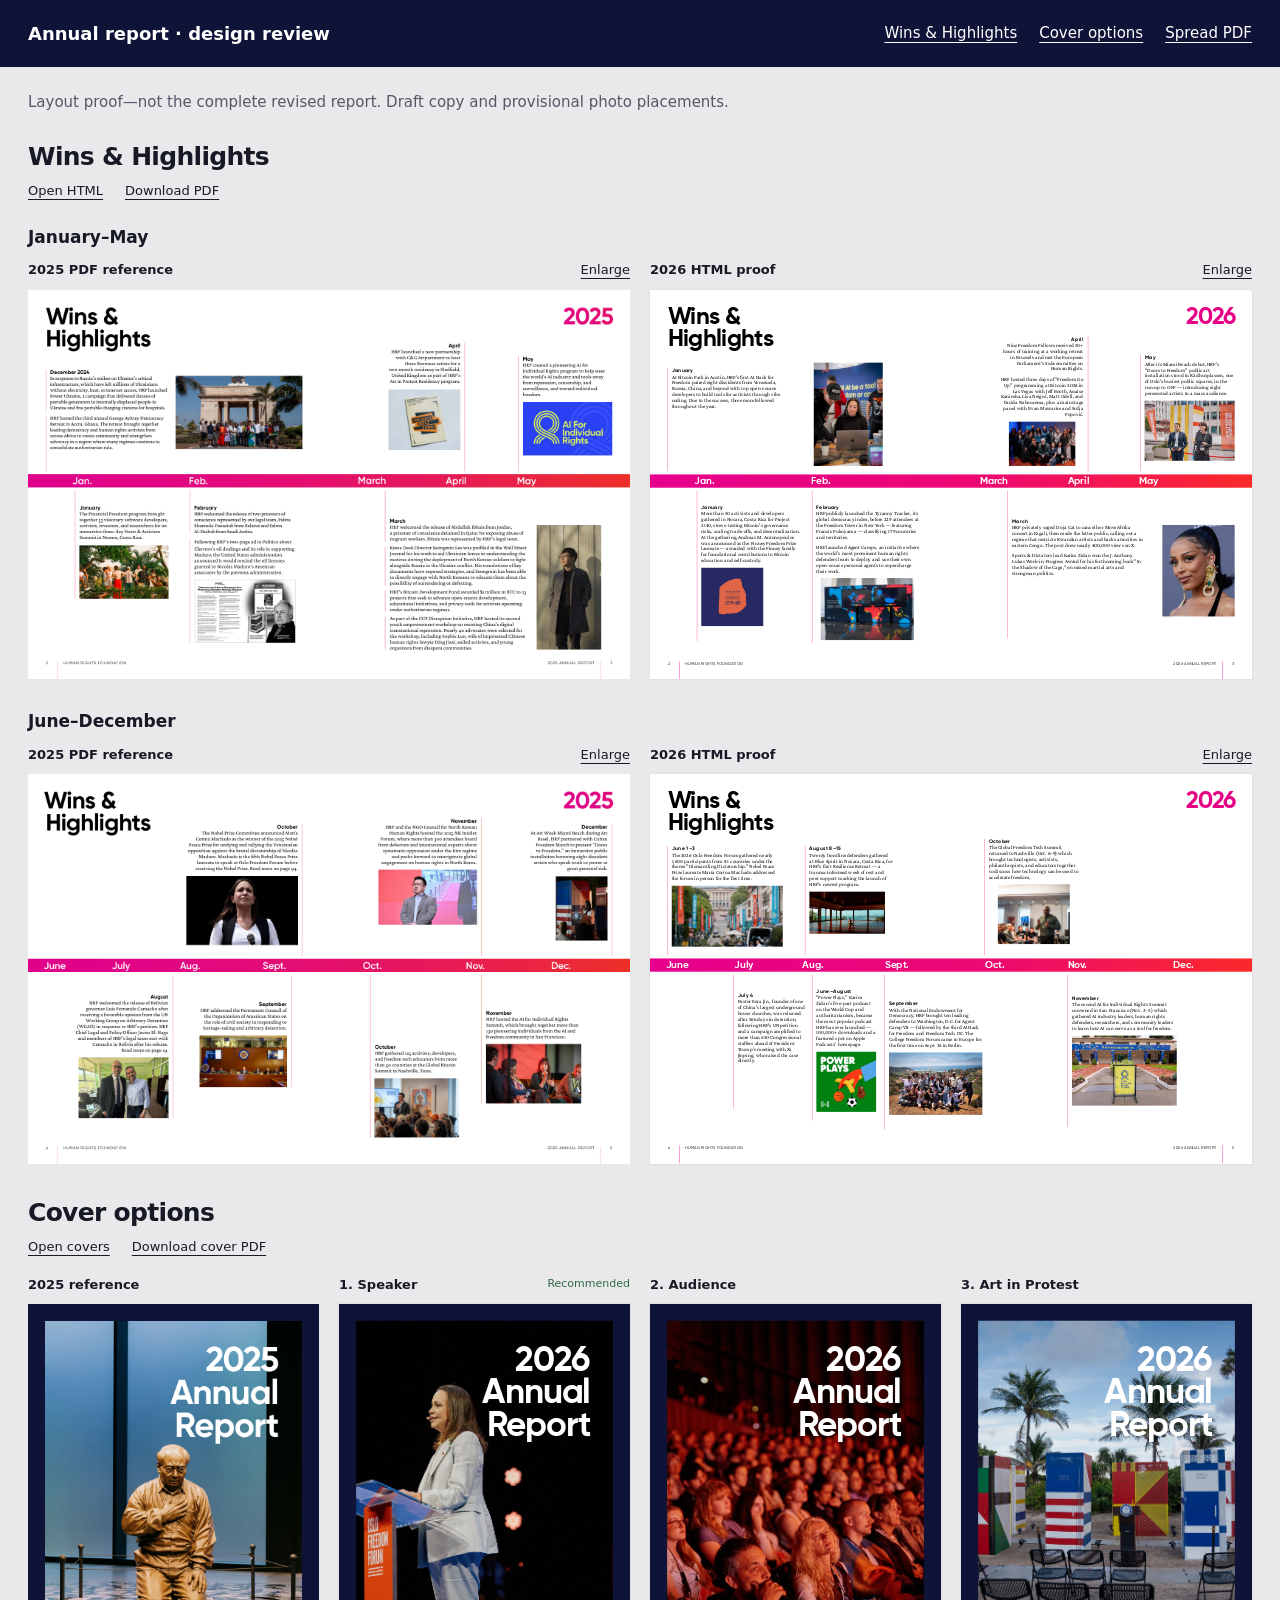
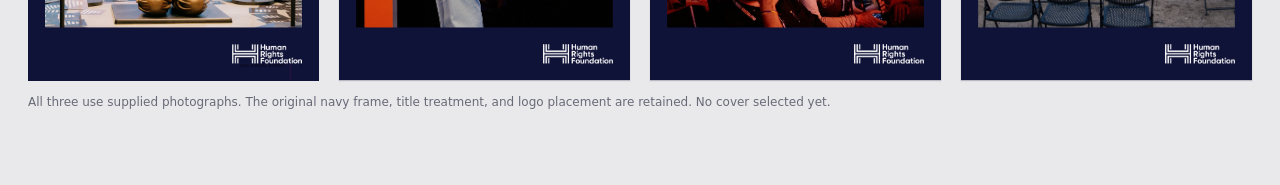
==== index.html @ 0dcc889d "Publish reference-matched timeline proof and cover options" ====
<!doctype html>
<html lang="en"><head><meta charset="utf-8"><meta name="viewport" content="width=device-width,initial-scale=1"><meta name="robots" content="noindex,nofollow"><title>Annual report — design review</title><link rel="icon" href="data:image/svg+xml,%3Csvg xmlns='http://www.w3.org/2000/svg' viewBox='0 0 32 32'%3E%3Crect width='32' height='32' fill='%23101338'/%3E%3C/svg%3E"><style>
*{box-sizing:border-box}body{margin:0;background:#e9e9ec;color:#171925;font:15px/1.5 system-ui,sans-serif}a{color:inherit;text-underline-offset:4px}header{padding:20px 28px;background:#101338;color:white;display:flex;justify-content:space-between;align-items:center;gap:20px}header strong{font-size:18px;font-weight:600}nav{display:flex;gap:22px}main{max-width:1920px;margin:auto;padding:24px 28px 50px}p{margin:0 0 24px;color:#555766}h1{font-size:25px;letter-spacing:-.7px;margin:24px 0 6px}h2{font-size:17px;font-weight:600;margin:24px 0 10px}.comparison{display:grid;grid-template-columns:1fr 1fr;gap:20px;margin-bottom:30px}figure{margin:0;min-width:0}figcaption{display:flex;gap:12px;align-items:center;justify-content:space-between;margin:0 0 10px;font-weight:600;font-size:13px}figcaption a{font-weight:400}.reference{display:block;width:100%;height:auto;background:white}.frame{position:relative;width:100%;aspect-ratio:17/11;overflow:hidden;background:white;box-shadow:0 0 0 1px #0000000a}.frame iframe{border:0;width:1632px;height:1056px;position:absolute;left:0;top:0;transform-origin:0 0;background:white}.covers{display:grid;grid-template-columns:repeat(4,minmax(0,1fr));gap:20px}.covers .frame{aspect-ratio:17/22}.covers .frame iframe{width:816px;height:1056px}.tag{font-size:11px;color:#316944;font-weight:500}.note{margin-top:12px;font-size:12px;color:#686a76}section{scroll-margin-top:20px}.links{display:flex;gap:22px;font-size:13px;margin-bottom:18px}@media(max-width:850px){header{align-items:flex-start;flex-direction:column;padding:18px}main{padding:18px}.comparison{grid-template-columns:1fr}.covers{grid-template-columns:repeat(2,minmax(0,1fr));gap:12px}nav{gap:16px;font-size:13px}}
</style></head><body><header><strong>Annual report · design review</strong><nav><a href="#wins">Wins &amp; Highlights</a><a href="#covers">Cover options</a><a href="timeline.pdf">Spread PDF</a></nav></header><main><p>Layout proof—not the complete revised report. Draft copy and provisional photo placements.</p>
<section id="wins"><h1>Wins &amp; Highlights</h1><div class="links"><a href="timeline.html">Open HTML</a><a href="timeline.pdf">Download PDF</a></div>
<h2>January–May</h2><div class="comparison"><figure><figcaption>2025 PDF reference <a href="assets/reference-3.png" target="_blank" rel="noopener">Enlarge</a></figcaption><img class="reference" src="assets/reference-3.png" alt="Original 2025 Wins and Highlights spread from the supplied PDF"></figure><figure><figcaption>2026 HTML proof <a href="timeline.html?embed=1&amp;page=1" target="_blank" rel="noopener">Enlarge</a></figcaption><div class="frame"><iframe title="Live editable 2026 January–May HTML spread" src="timeline.html?embed=1&amp;page=1" data-width="1632"></iframe></div></figure></div>
<h2>June–December</h2><div class="comparison"><figure><figcaption>2025 PDF reference <a href="assets/reference-4.png" target="_blank" rel="noopener">Enlarge</a></figcaption><img class="reference" src="assets/reference-4.png" alt="Original 2025 second Wins and Highlights spread from the supplied PDF"></figure><figure><figcaption>2026 HTML proof <a href="timeline.html?embed=1&amp;page=2" target="_blank" rel="noopener">Enlarge</a></figcaption><div class="frame"><iframe title="Live editable 2026 June–December HTML spread" src="timeline.html?embed=1&amp;page=2" data-width="1632"></iframe></div></figure></div></section>
<section id="covers"><h1>Cover options</h1><div class="links"><a href="covers.html">Open covers</a><a href="covers.pdf">Download cover PDF</a></div><div class="covers"><figure><figcaption>2025 reference</figcaption><img class="reference" src="assets/reference-1.png" alt="Original 2025 report cover"></figure><figure><figcaption>1. Speaker <span class="tag">Recommended</span></figcaption><div class="frame"><iframe title="Cover option 1: speaker" src="covers.html?embed=1&amp;page=1" data-width="816"></iframe></div></figure><figure><figcaption>2. Audience</figcaption><div class="frame"><iframe title="Cover option 2: audience" src="covers.html?embed=1&amp;page=2" data-width="816"></iframe></div></figure><figure><figcaption>3. Art in Protest</figcaption><div class="frame"><iframe title="Cover option 3: Art in Protest" src="covers.html?embed=1&amp;page=3" data-width="816"></iframe></div></figure></div><p class="note">All three use supplied photographs. The original navy frame, title treatment, and logo placement are retained. No cover selected yet.</p></section>
</main><script>const observer=new ResizeObserver(entries=>{for(const e of entries){const f=e.target.querySelector('iframe');if(f)f.style.transform=`scale(${e.contentRect.width/Number(f.dataset.width)})`}});document.querySelectorAll('.frame').forEach(x=>observer.observe(x));</script></body></html>
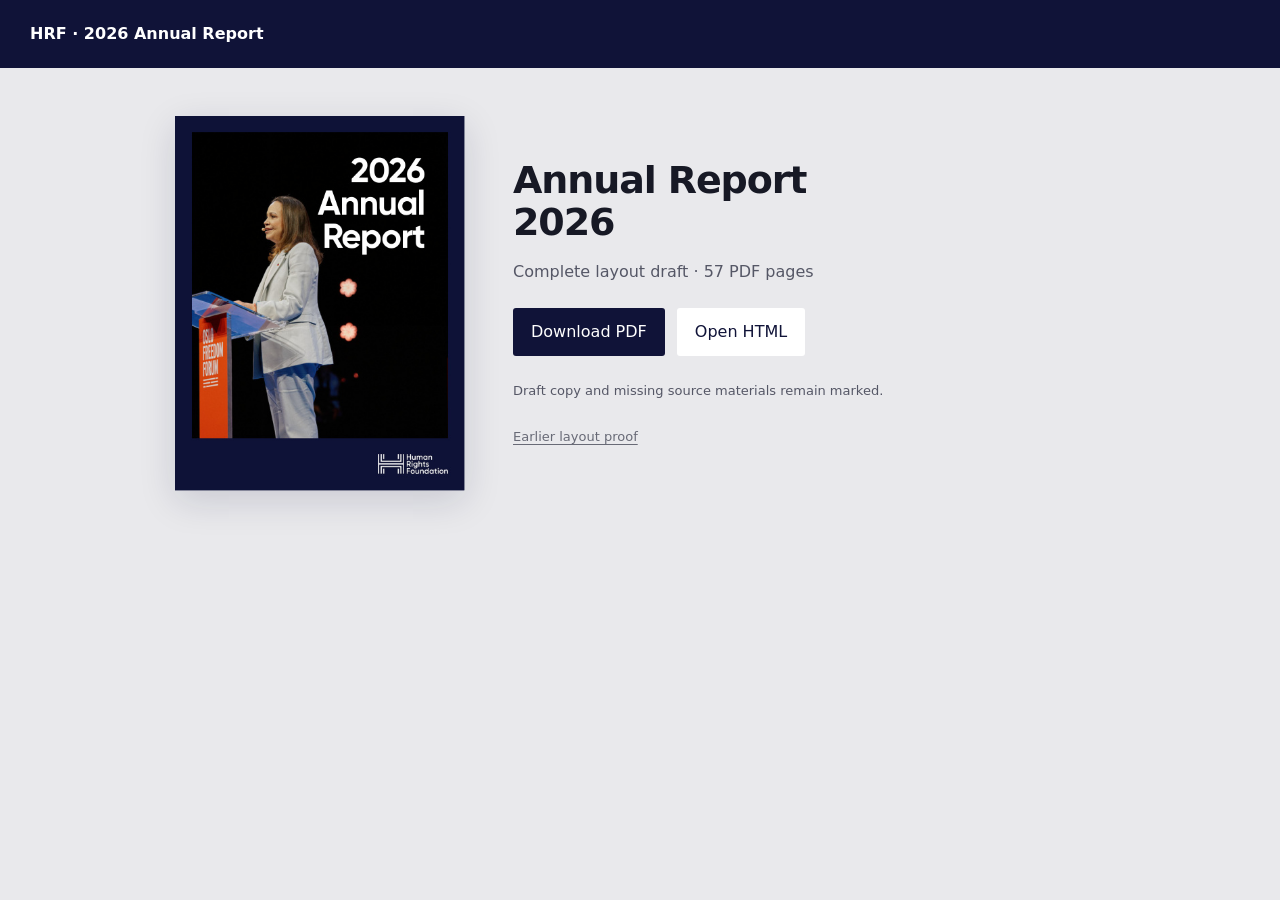
==== commit 650951e0: "Publish complete editable 2026 annual-report layout draft" ====
--- a/index.html
+++ b/index.html
@@ -1,9 +1 @@
-<!doctype html>
-<html lang="en"><head><meta charset="utf-8"><meta name="viewport" content="width=device-width,initial-scale=1"><meta name="robots" content="noindex,nofollow"><title>Annual report — design review</title><link rel="icon" href="data:image/svg+xml,%3Csvg xmlns='http://www.w3.org/2000/svg' viewBox='0 0 32 32'%3E%3Crect width='32' height='32' fill='%23101338'/%3E%3C/svg%3E"><style>
-*{box-sizing:border-box}body{margin:0;background:#e9e9ec;color:#171925;font:15px/1.5 system-ui,sans-serif}a{color:inherit;text-underline-offset:4px}header{padding:20px 28px;background:#101338;color:white;display:flex;justify-content:space-between;align-items:center;gap:20px}header strong{font-size:18px;font-weight:600}nav{display:flex;gap:22px}main{max-width:1920px;margin:auto;padding:24px 28px 50px}p{margin:0 0 24px;color:#555766}h1{font-size:25px;letter-spacing:-.7px;margin:24px 0 6px}h2{font-size:17px;font-weight:600;margin:24px 0 10px}.comparison{display:grid;grid-template-columns:1fr 1fr;gap:20px;margin-bottom:30px}figure{margin:0;min-width:0}figcaption{display:flex;gap:12px;align-items:center;justify-content:space-between;margin:0 0 10px;font-weight:600;font-size:13px}figcaption a{font-weight:400}.reference{display:block;width:100%;height:auto;background:white}.frame{position:relative;width:100%;aspect-ratio:17/11;overflow:hidden;background:white;box-shadow:0 0 0 1px #0000000a}.frame iframe{border:0;width:1632px;height:1056px;position:absolute;left:0;top:0;transform-origin:0 0;background:white}.covers{display:grid;grid-template-columns:repeat(4,minmax(0,1fr));gap:20px}.covers .frame{aspect-ratio:17/22}.covers .frame iframe{width:816px;height:1056px}.tag{font-size:11px;color:#316944;font-weight:500}.note{margin-top:12px;font-size:12px;color:#686a76}section{scroll-margin-top:20px}.links{display:flex;gap:22px;font-size:13px;margin-bottom:18px}@media(max-width:850px){header{align-items:flex-start;flex-direction:column;padding:18px}main{padding:18px}.comparison{grid-template-columns:1fr}.covers{grid-template-columns:repeat(2,minmax(0,1fr));gap:12px}nav{gap:16px;font-size:13px}}
-</style></head><body><header><strong>Annual report · design review</strong><nav><a href="#wins">Wins &amp; Highlights</a><a href="#covers">Cover options</a><a href="timeline.pdf">Spread PDF</a></nav></header><main><p>Layout proof—not the complete revised report. Draft copy and provisional photo placements.</p>
-<section id="wins"><h1>Wins &amp; Highlights</h1><div class="links"><a href="timeline.html">Open HTML</a><a href="timeline.pdf">Download PDF</a></div>
-<h2>January–May</h2><div class="comparison"><figure><figcaption>2025 PDF reference <a href="assets/reference-3.png" target="_blank" rel="noopener">Enlarge</a></figcaption><img class="reference" src="assets/reference-3.png" alt="Original 2025 Wins and Highlights spread from the supplied PDF"></figure><figure><figcaption>2026 HTML proof <a href="timeline.html?embed=1&amp;page=1" target="_blank" rel="noopener">Enlarge</a></figcaption><div class="frame"><iframe title="Live editable 2026 January–May HTML spread" src="timeline.html?embed=1&amp;page=1" data-width="1632"></iframe></div></figure></div>
-<h2>June–December</h2><div class="comparison"><figure><figcaption>2025 PDF reference <a href="assets/reference-4.png" target="_blank" rel="noopener">Enlarge</a></figcaption><img class="reference" src="assets/reference-4.png" alt="Original 2025 second Wins and Highlights spread from the supplied PDF"></figure><figure><figcaption>2026 HTML proof <a href="timeline.html?embed=1&amp;page=2" target="_blank" rel="noopener">Enlarge</a></figcaption><div class="frame"><iframe title="Live editable 2026 June–December HTML spread" src="timeline.html?embed=1&amp;page=2" data-width="1632"></iframe></div></figure></div></section>
-<section id="covers"><h1>Cover options</h1><div class="links"><a href="covers.html">Open covers</a><a href="covers.pdf">Download cover PDF</a></div><div class="covers"><figure><figcaption>2025 reference</figcaption><img class="reference" src="assets/reference-1.png" alt="Original 2025 report cover"></figure><figure><figcaption>1. Speaker <span class="tag">Recommended</span></figcaption><div class="frame"><iframe title="Cover option 1: speaker" src="covers.html?embed=1&amp;page=1" data-width="816"></iframe></div></figure><figure><figcaption>2. Audience</figcaption><div class="frame"><iframe title="Cover option 2: audience" src="covers.html?embed=1&amp;page=2" data-width="816"></iframe></div></figure><figure><figcaption>3. Art in Protest</figcaption><div class="frame"><iframe title="Cover option 3: Art in Protest" src="covers.html?embed=1&amp;page=3" data-width="816"></iframe></div></figure></div><p class="note">All three use supplied photographs. The original navy frame, title treatment, and logo placement are retained. No cover selected yet.</p></section>
-</main><script>const observer=new ResizeObserver(entries=>{for(const e of entries){const f=e.target.querySelector('iframe');if(f)f.style.transform=`scale(${e.contentRect.width/Number(f.dataset.width)})`}});document.querySelectorAll('.frame').forEach(x=>observer.observe(x));</script></body></html>
+<!doctype html><html lang="en"><head><meta charset="utf-8"><meta name="viewport" content="width=device-width,initial-scale=1"><meta name="robots" content="noindex,nofollow"><link rel="icon" href="data:,"><title>HRF 2026 Annual Report</title><style>*{box-sizing:border-box}body{margin:0;background:#e9e9ec;color:#171925;font:16px/1.5 system-ui,sans-serif}header{padding:22px 30px;background:#101338;color:white;font-weight:600}main{max-width:990px;padding:48px 30px;margin:auto;display:flex;flex-wrap:wrap;align-items:center;gap:48px}img{display:block;width:290px;height:auto;box-shadow:0 10px 35px #10133824}.copy{flex:1;min-width:250px}h1{font-size:38px;line-height:1.12;letter-spacing:-1.1px;margin:0 0 16px}p{color:#555766;margin:0 0 24px}nav{display:flex;flex-wrap:wrap;gap:12px}nav a{padding:12px 18px;background:#101338;color:white;text-decoration:none;border-radius:3px}nav a.secondary{background:white;color:#101338}.note{font-size:13px;margin-top:25px}.archive{font-size:13px;color:#686a76;text-underline-offset:3px}</style></head><body><header>HRF · 2026 Annual Report</header><main><a href="report.html" aria-label="Open the editable HTML report"><img src="assets/full-report-cover.jpg" alt="Approved speaker cover"></a><section class="copy"><h1>Annual Report<br>2026</h1><p>Complete layout draft · 57 PDF pages</p><nav><a href="HRF-2026-Annual-Report.pdf" download>Download PDF</a><a class="secondary" href="report.html">Open HTML</a></nav><p class="note">Draft copy and missing source materials remain marked.</p><a class="archive" href="layout-proof.html">Earlier layout proof</a></section></main></body></html>
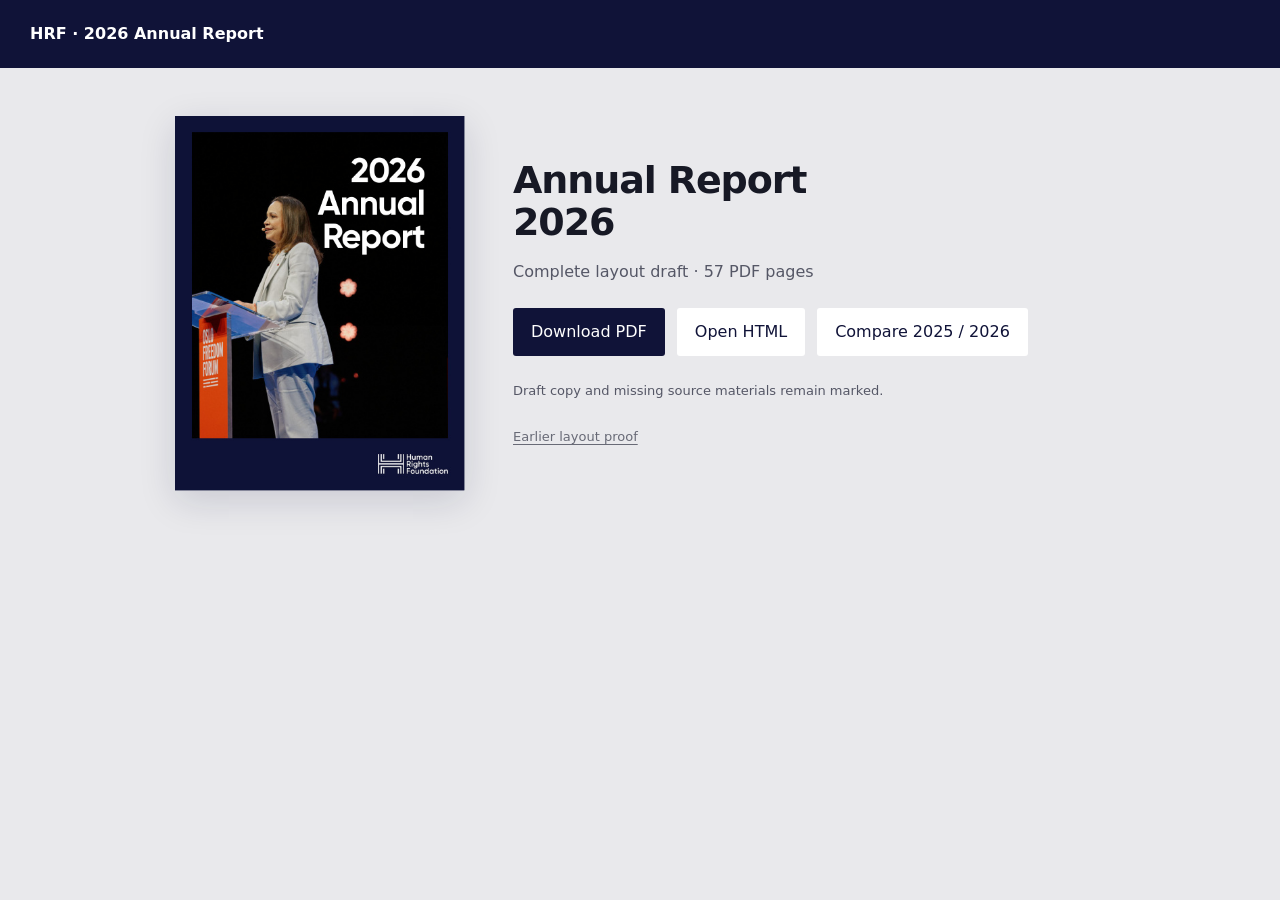
==== commit c2faf405: "Add complete side-by-side 2025 and 2026 report comparison" ====
--- a/index.html
+++ b/index.html
@@ -1 +1 @@
-<!doctype html><html lang="en"><head><meta charset="utf-8"><meta name="viewport" content="width=device-width,initial-scale=1"><meta name="robots" content="noindex,nofollow"><link rel="icon" href="data:,"><title>HRF 2026 Annual Report</title><style>*{box-sizing:border-box}body{margin:0;background:#e9e9ec;color:#171925;font:16px/1.5 system-ui,sans-serif}header{padding:22px 30px;background:#101338;color:white;font-weight:600}main{max-width:990px;padding:48px 30px;margin:auto;display:flex;flex-wrap:wrap;align-items:center;gap:48px}img{display:block;width:290px;height:auto;box-shadow:0 10px 35px #10133824}.copy{flex:1;min-width:250px}h1{font-size:38px;line-height:1.12;letter-spacing:-1.1px;margin:0 0 16px}p{color:#555766;margin:0 0 24px}nav{display:flex;flex-wrap:wrap;gap:12px}nav a{padding:12px 18px;background:#101338;color:white;text-decoration:none;border-radius:3px}nav a.secondary{background:white;color:#101338}.note{font-size:13px;margin-top:25px}.archive{font-size:13px;color:#686a76;text-underline-offset:3px}</style></head><body><header>HRF · 2026 Annual Report</header><main><a href="report.html" aria-label="Open the editable HTML report"><img src="assets/full-report-cover.jpg" alt="Approved speaker cover"></a><section class="copy"><h1>Annual Report<br>2026</h1><p>Complete layout draft · 57 PDF pages</p><nav><a href="HRF-2026-Annual-Report.pdf" download>Download PDF</a><a class="secondary" href="report.html">Open HTML</a></nav><p class="note">Draft copy and missing source materials remain marked.</p><a class="archive" href="layout-proof.html">Earlier layout proof</a></section></main></body></html>+<!doctype html><html lang="en"><head><meta charset="utf-8"><meta name="viewport" content="width=device-width,initial-scale=1"><meta name="robots" content="noindex,nofollow"><link rel="icon" href="data:,"><title>HRF 2026 Annual Report</title><style>*{box-sizing:border-box}body{margin:0;background:#e9e9ec;color:#171925;font:16px/1.5 system-ui,sans-serif}header{padding:22px 30px;background:#101338;color:white;font-weight:600}main{max-width:990px;padding:48px 30px;margin:auto;display:flex;flex-wrap:wrap;align-items:center;gap:48px}img{display:block;width:290px;height:auto;box-shadow:0 10px 35px #10133824}.copy{flex:1;min-width:250px}h1{font-size:38px;line-height:1.12;letter-spacing:-1.1px;margin:0 0 16px}p{color:#555766;margin:0 0 24px}nav{display:flex;flex-wrap:wrap;gap:12px}nav a{padding:12px 18px;background:#101338;color:white;text-decoration:none;border-radius:3px}nav a.secondary{background:white;color:#101338}.note{font-size:13px;margin-top:25px}.archive{font-size:13px;color:#686a76;text-underline-offset:3px}</style></head><body><header>HRF · 2026 Annual Report</header><main><a href="report.html" aria-label="Open the editable HTML report"><img src="assets/full-report-cover.jpg" alt="Approved speaker cover"></a><section class="copy"><h1>Annual Report<br>2026</h1><p>Complete layout draft · 57 PDF pages</p><nav><a href="HRF-2026-Annual-Report.pdf" download>Download PDF</a><a class="secondary" href="report.html">Open HTML</a><a class="secondary" href="compare.html">Compare 2025 / 2026</a></nav><p class="note">Draft copy and missing source materials remain marked.</p><a class="archive" href="layout-proof.html">Earlier layout proof</a></section></main></body></html>
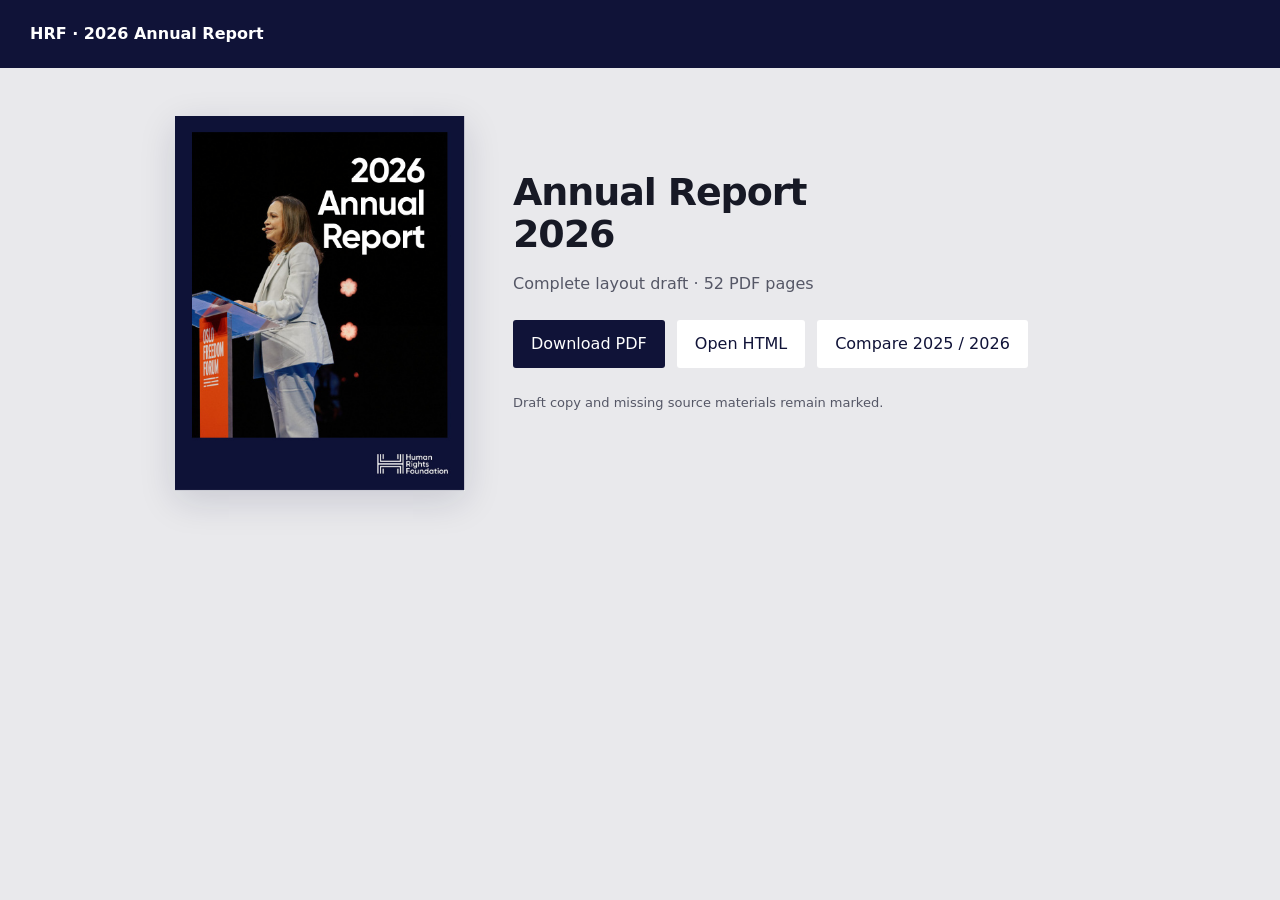
==== commit 67e9a4ec: "Apply review corrections and publish verified 52-page report" ====
--- a/index.html
+++ b/index.html
@@ -1 +1 @@
-<!doctype html><html lang="en"><head><meta charset="utf-8"><meta name="viewport" content="width=device-width,initial-scale=1"><meta name="robots" content="noindex,nofollow"><link rel="icon" href="data:,"><title>HRF 2026 Annual Report</title><style>*{box-sizing:border-box}body{margin:0;background:#e9e9ec;color:#171925;font:16px/1.5 system-ui,sans-serif}header{padding:22px 30px;background:#101338;color:white;font-weight:600}main{max-width:990px;padding:48px 30px;margin:auto;display:flex;flex-wrap:wrap;align-items:center;gap:48px}img{display:block;width:290px;height:auto;box-shadow:0 10px 35px #10133824}.copy{flex:1;min-width:250px}h1{font-size:38px;line-height:1.12;letter-spacing:-1.1px;margin:0 0 16px}p{color:#555766;margin:0 0 24px}nav{display:flex;flex-wrap:wrap;gap:12px}nav a{padding:12px 18px;background:#101338;color:white;text-decoration:none;border-radius:3px}nav a.secondary{background:white;color:#101338}.note{font-size:13px;margin-top:25px}.archive{font-size:13px;color:#686a76;text-underline-offset:3px}</style></head><body><header>HRF · 2026 Annual Report</header><main><a href="report.html" aria-label="Open the editable HTML report"><img src="assets/full-report-cover.jpg" alt="Approved speaker cover"></a><section class="copy"><h1>Annual Report<br>2026</h1><p>Complete layout draft · 57 PDF pages</p><nav><a href="HRF-2026-Annual-Report.pdf" download>Download PDF</a><a class="secondary" href="report.html">Open HTML</a><a class="secondary" href="compare.html">Compare 2025 / 2026</a></nav><p class="note">Draft copy and missing source materials remain marked.</p><a class="archive" href="layout-proof.html">Earlier layout proof</a></section></main></body></html>+<!doctype html><html lang="en"><head><meta charset="utf-8"><meta name="viewport" content="width=device-width,initial-scale=1"><meta name="robots" content="noindex,nofollow"><link rel="icon" href="data:,"><title>HRF 2026 Annual Report</title><style>*{box-sizing:border-box}body{margin:0;background:#e9e9ec;color:#171925;font:16px/1.5 system-ui,sans-serif}header{padding:22px 30px;background:#101338;color:white;font-weight:600}main{max-width:990px;padding:48px 30px;margin:auto;display:flex;flex-wrap:wrap;align-items:center;gap:48px}img{display:block;width:290px;height:auto;box-shadow:0 10px 35px #10133824}.copy{flex:1;min-width:250px}h1{font-size:38px;line-height:1.12;letter-spacing:-1.1px;margin:0 0 16px}p{color:#555766;margin:0 0 24px}nav{display:flex;flex-wrap:wrap;gap:12px}nav a{padding:12px 18px;background:#101338;color:white;text-decoration:none;border-radius:3px}nav a.secondary{background:white;color:#101338}.note{font-size:13px;margin-top:25px}.archive{font-size:13px;color:#686a76;text-underline-offset:3px}</style></head><body><header>HRF · 2026 Annual Report</header><main><a href="report.html" aria-label="Open the editable HTML report"><img src="assets/full-report-cover.jpg" alt="Approved speaker cover"></a><section class="copy"><h1>Annual Report<br>2026</h1><p>Complete layout draft · 52 PDF pages</p><nav><a href="HRF-2026-Annual-Report.pdf" download>Download PDF</a><a class="secondary" href="report.html">Open HTML</a><a class="secondary" href="compare.html">Compare 2025 / 2026</a></nav><p class="note">Draft copy and missing source materials remain marked.</p></section></main></body></html>
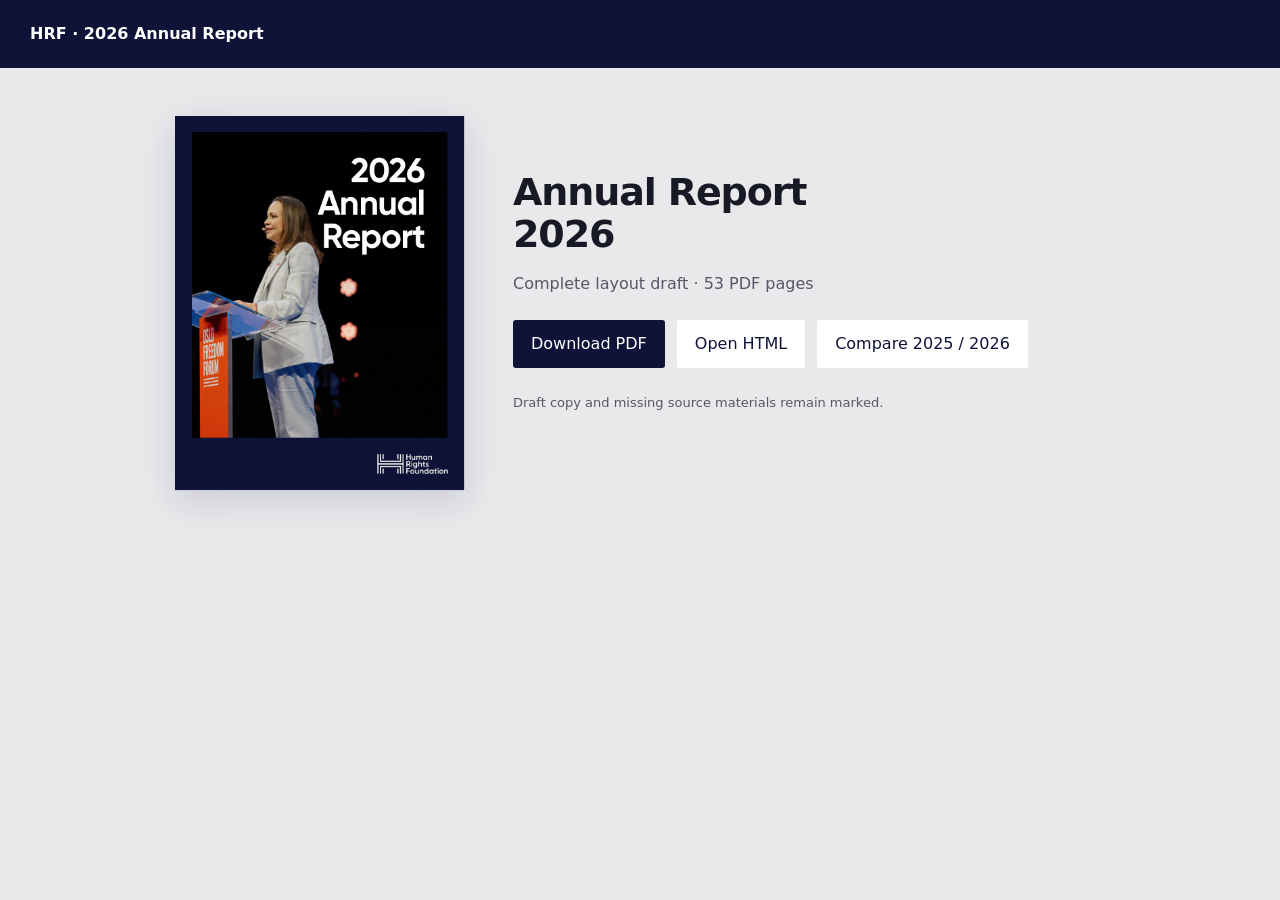
==== commit 8f24d218: "Apply reference layout corrections and verified media embeds" ====
--- a/index.html
+++ b/index.html
@@ -1 +1 @@
-<!doctype html><html lang="en"><head><meta charset="utf-8"><meta name="viewport" content="width=device-width,initial-scale=1"><meta name="robots" content="noindex,nofollow"><link rel="icon" href="data:,"><title>HRF 2026 Annual Report</title><style>*{box-sizing:border-box}body{margin:0;background:#e9e9ec;color:#171925;font:16px/1.5 system-ui,sans-serif}header{padding:22px 30px;background:#101338;color:white;font-weight:600}main{max-width:990px;padding:48px 30px;margin:auto;display:flex;flex-wrap:wrap;align-items:center;gap:48px}img{display:block;width:290px;height:auto;box-shadow:0 10px 35px #10133824}.copy{flex:1;min-width:250px}h1{font-size:38px;line-height:1.12;letter-spacing:-1.1px;margin:0 0 16px}p{color:#555766;margin:0 0 24px}nav{display:flex;flex-wrap:wrap;gap:12px}nav a{padding:12px 18px;background:#101338;color:white;text-decoration:none;border-radius:3px}nav a.secondary{background:white;color:#101338}.note{font-size:13px;margin-top:25px}.archive{font-size:13px;color:#686a76;text-underline-offset:3px}</style></head><body><header>HRF · 2026 Annual Report</header><main><a href="report.html" aria-label="Open the editable HTML report"><img src="assets/full-report-cover.jpg" alt="Approved speaker cover"></a><section class="copy"><h1>Annual Report<br>2026</h1><p>Complete layout draft · 52 PDF pages</p><nav><a href="HRF-2026-Annual-Report.pdf" download>Download PDF</a><a class="secondary" href="report.html">Open HTML</a><a class="secondary" href="compare.html">Compare 2025 / 2026</a></nav><p class="note">Draft copy and missing source materials remain marked.</p></section></main></body></html>+<!doctype html><html lang="en"><head><meta charset="utf-8"><meta name="viewport" content="width=device-width,initial-scale=1"><meta name="robots" content="noindex,nofollow"><link rel="icon" href="data:,"><title>HRF 2026 Annual Report</title><style>*{box-sizing:border-box}body{margin:0;background:#e9e9ec;color:#171925;font:16px/1.5 system-ui,sans-serif}header{padding:22px 30px;background:#101338;color:white;font-weight:600}main{max-width:990px;padding:48px 30px;margin:auto;display:flex;flex-wrap:wrap;align-items:center;gap:48px}img{display:block;width:290px;height:auto;box-shadow:0 10px 35px #10133824}.copy{flex:1;min-width:250px}h1{font-size:38px;line-height:1.12;letter-spacing:-1.1px;margin:0 0 16px}p{color:#555766;margin:0 0 24px}nav{display:flex;flex-wrap:wrap;gap:12px}nav a{padding:12px 18px;background:#101338;color:white;text-decoration:none;border-radius:3px}nav a.secondary{background:white;color:#101338}.note{font-size:13px;margin-top:25px}.archive{font-size:13px;color:#686a76;text-underline-offset:3px}</style></head><body><header>HRF · 2026 Annual Report</header><main><a href="report.html" aria-label="Open the editable HTML report"><img src="assets/full-report-cover.jpg" alt="Approved speaker cover"></a><section class="copy"><h1>Annual Report<br>2026</h1><p>Complete layout draft · 53 PDF pages</p><nav><a href="HRF-2026-Annual-Report.pdf" download>Download PDF</a><a class="secondary" href="report.html">Open HTML</a><a class="secondary" href="compare.html">Compare 2025 / 2026</a></nav><p class="note">Draft copy and missing source materials remain marked.</p></section></main></body></html>
